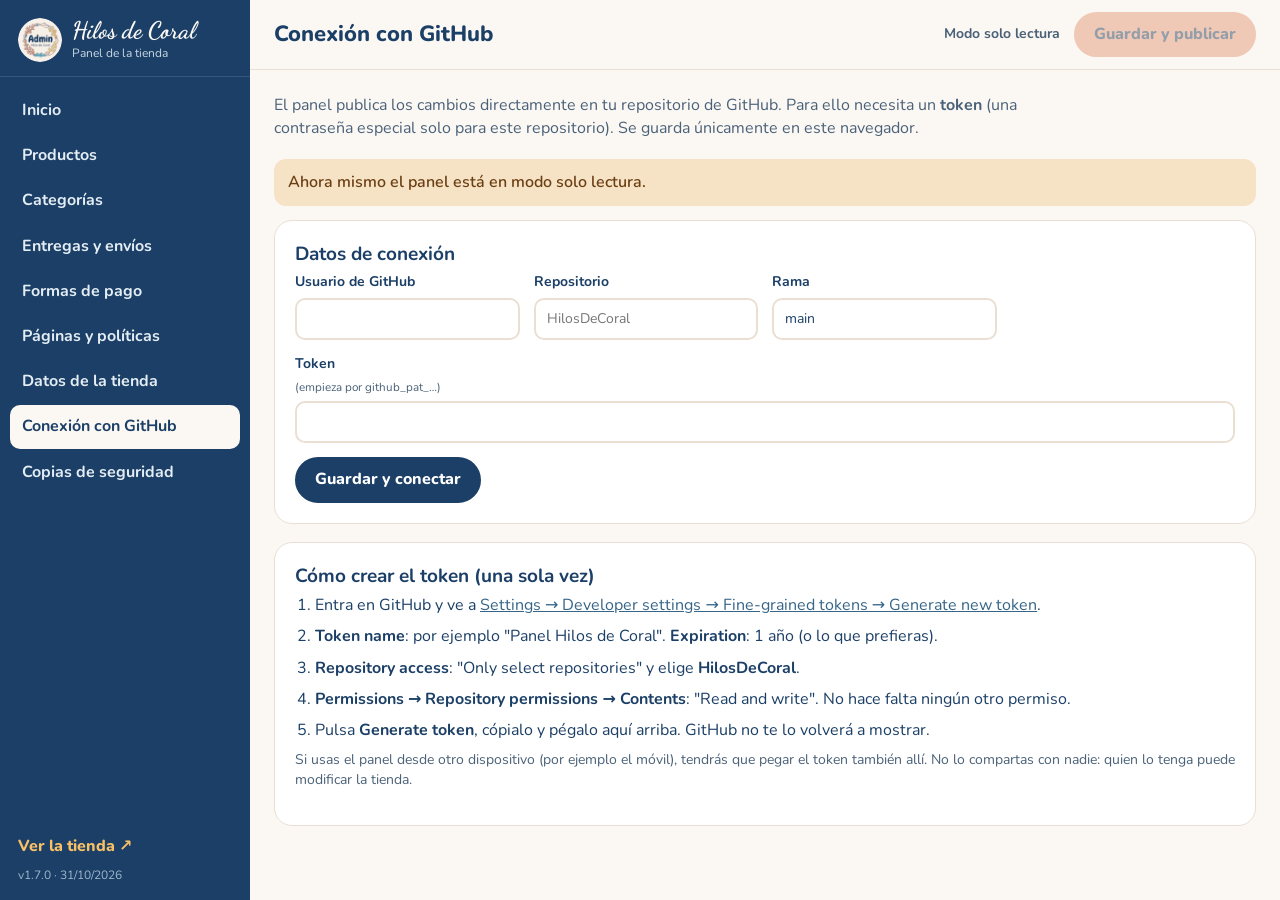
==== admin/index.html @ f08dbe1d "Acción automática: Archivos descomprimidos" ====
<!doctype html>
<html lang="es">
<head>
<meta charset="utf-8">
<meta name="viewport" content="width=device-width, initial-scale=1">
<meta name="robots" content="noindex, nofollow">
<title>Panel · Hilos de Coral</title>
<meta name="theme-color" content="#1B3F66">
<meta name="apple-mobile-web-app-capable" content="yes">
<meta name="apple-mobile-web-app-title" content="Admin HC">
<link rel="icon" type="image/png" href="../img/admin-favicon-32.png">
<link rel="apple-touch-icon" href="../img/admin-apple-touch-icon.png">
<link rel="manifest" href="manifest.webmanifest">
<link rel="preconnect" href="https://fonts.googleapis.com">
<link rel="preconnect" href="https://fonts.gstatic.com" crossorigin>
<link href="https://fonts.googleapis.com/css2?family=Dancing+Script:wght@700&family=Nunito:wght@400;600;700;800&display=swap" rel="stylesheet">
<link rel="stylesheet" href="../css/admin.css?v=1.7.0">
</head>
<body>
<div class="app">
  <aside class="lateral" id="lateral">
    <div class="lateral-marca">
      <img src="../img/admin-icono-192.png" alt="" width="44" height="44">
      <div>
        <span class="lateral-nombre" id="lateral-nombre">Hilos de Coral</span>
        <span class="lateral-sub">Panel de la tienda</span>
      </div>
    </div>
    <nav class="lateral-nav" id="nav" aria-label="Secciones">
      <button type="button" data-seccion="inicio">Inicio</button>
      <button type="button" data-seccion="productos">Productos</button>
      <button type="button" data-seccion="categorias">Categorías</button>
      <button type="button" data-seccion="entregas">Entregas y envíos</button>
      <button type="button" data-seccion="pagos">Formas de pago</button>
      <button type="button" data-seccion="paginas">Páginas y políticas</button>
      <button type="button" data-seccion="tienda">Datos de la tienda</button>
      <button type="button" data-seccion="conexion">Conexión con GitHub</button>
      <button type="button" data-seccion="copias">Copias de seguridad</button>
    </nav>
    <a class="lateral-ver" href="../" target="_blank" rel="noopener">Ver la tienda ↗</a>
    <span class="lateral-version" id="lateral-version">v1.7.0</span>
  </aside>

  <div class="principal">
    <header class="barra">
      <button type="button" class="boton-menu" id="boton-menu" aria-label="Abrir menú" aria-expanded="false">
        <svg viewBox="0 0 24 24" width="24" height="24" aria-hidden="true"><path d="M4 7h16M4 12h16M4 17h16" stroke="currentColor" stroke-width="2.2" stroke-linecap="round"/></svg>
      </button>
      <h1 class="barra-titulo" id="barra-titulo">Inicio</h1>
      <div class="barra-estado" id="barra-estado" role="status" aria-live="polite"></div>
      <button type="button" class="btn btn-coral" id="publicar" disabled>Guardar y publicar</button>
    </header>
    <main class="contenido" id="contenido" tabindex="-1">
      <p class="cargando">Cargando…</p>
    </main>
  </div>
</div>

<dialog class="modal" id="modal" aria-labelledby="modal-titulo">
  <form method="dialog" class="modal-caja" id="modal-caja" novalidate></form>
</dialog>

<div class="toast" id="toast" role="status" aria-live="polite"></div>

<script src="../js/comun.js?v=1.7.0"></script>
<script src="../js/github.js?v=1.7.0"></script>
<script src="../js/admin.js?v=1.7.0"></script>
</body>
</html>
---- css/admin.css ----
/* Hilos de Coral · estilos del panel admin */
:root {
  --marino: #1B3F66; --marino-osc: #142F4D; --oceano: #366588; --agua: #5FAAB6; --agua-claro: #D4ECEF;
  --coral: #E38C6B; --terracota: #BF6C4D; --terracota-osc: #9A4A30; --amarillo: #F7BF67;
  --arena: #E5C4A7; --arena-claro: #F3E8DA; --papel: #FBF8F4; --texto-suave: #4A6178; --linea: #EADFD2;
  --rojo: #A33A1F; --verde: #2E7D5B;
  --fuente: 'Nunito', system-ui, -apple-system, 'Segoe UI', sans-serif;
}
* { box-sizing: border-box; }
body { margin: 0; font-family: var(--fuente); color: var(--marino); background: var(--papel); line-height: 1.45; }
button, input, select, textarea { font: inherit; color: inherit; }
a { color: var(--oceano); }
:focus-visible { outline: 3px solid var(--agua); outline-offset: 2px; }
[hidden] { display: none !important; }

.app { display: flex; min-height: 100vh; }

/* Menú lateral */
.lateral { width: 250px; flex: none; background: var(--marino); color: var(--papel); display: flex; flex-direction: column; position: sticky; top: 0; height: 100vh; overflow-y: auto; }
.lateral-marca { display: flex; align-items: center; gap: 10px; padding: 18px 18px 14px; border-bottom: 1px solid rgba(255,255,255,.12); }
.lateral-marca img { width: 44px; height: 44px; object-fit: contain; border-radius: 50%; }
.lateral-nombre { display: block; font-family: 'Dancing Script', cursive; font-size: 24px; font-weight: 700; line-height: 1.1; }
.lateral-sub { display: block; font-size: 12px; color: #C9D8E4; }
.lateral-nav { display: flex; flex-direction: column; padding: 12px 10px; gap: 2px; }
.lateral-nav button { text-align: left; background: none; border: 0; color: #E4EDF4; padding: 10px 12px; border-radius: 10px; font-weight: 700; cursor: pointer; }
.lateral-nav button:hover { background: rgba(255,255,255,.08); color: #fff; }
.lateral-nav button[aria-current="page"] { background: var(--papel); color: var(--marino); }
.lateral-version { margin: 0 18px 16px; font-size: 12px; color: #9FB6C9; }
.lateral-ver { margin: auto 18px 8px; color: var(--amarillo); font-weight: 800; text-decoration: none; }

.principal { flex: 1; min-width: 0; display: flex; flex-direction: column; }
.barra { position: sticky; top: 0; z-index: 10; display: flex; align-items: center; gap: 14px; padding: 12px 24px; background: rgba(251,248,244,.96); border-bottom: 1px solid var(--linea); backdrop-filter: blur(6px); }
.boton-menu { display: none; background: none; border: 0; padding: 6px; cursor: pointer; color: var(--marino); }
.barra-titulo { margin: 0; font-size: 22px; font-weight: 800; flex: 1; min-width: 0; white-space: nowrap; overflow: hidden; text-overflow: ellipsis; }
.barra-estado { font-size: 14px; font-weight: 700; color: var(--texto-suave); text-align: right; }
.barra-estado.pendiente { color: var(--terracota-osc); }
.contenido { padding: 24px; max-width: 1180px; width: 100%; outline: none; }
.cargando { color: var(--texto-suave); }

/* Botones */
.btn { display: inline-flex; align-items: center; justify-content: center; gap: 6px; border: 2px solid transparent; border-radius: 999px; padding: 9px 18px; font-weight: 800; cursor: pointer; text-decoration: none; white-space: nowrap; background: #fff; color: var(--marino); border-color: var(--linea); }
.btn:hover { border-color: var(--marino); }
.btn:disabled { opacity: .45; cursor: not-allowed; }
.btn-coral { background: var(--coral); color: var(--marino-osc); border-color: var(--coral); }
.btn-coral:hover { box-shadow: 0 0 0 3px var(--papel), 0 0 0 5px var(--coral); border-color: var(--coral); }
.btn-marino { background: var(--marino); color: #fff; border-color: var(--marino); }
.btn-peligro { color: var(--rojo); }
.btn-peligro:hover { border-color: var(--rojo); }
.btn-peq { padding: 6px 12px; font-size: 14px; }
.btn-icono { width: 36px; height: 36px; padding: 0; border-radius: 50%; }

/* Tarjetas y formularios */
.seccion-intro { margin: 0 0 18px; color: var(--texto-suave); max-width: 760px; }
.caja { background: #fff; border: 1px solid var(--linea); border-radius: 18px; padding: 20px; margin-bottom: 18px; }
.caja h2 { margin: 0 0 4px; font-size: 19px; }
.caja h3 { margin: 0; font-size: 17px; }
.caja-ayuda { margin: 0 0 14px; font-size: 14px; color: var(--texto-suave); }
.rejilla-campos { align-items: end; display: grid; grid-template-columns: repeat(auto-fit, minmax(220px, 1fr)); gap: 14px; }
.campo { display: flex; flex-direction: column; gap: 5px; font-weight: 700; font-size: 14px; }
.campo.ancho { grid-column: 1 / -1; }
.campo small { font-weight: 400; color: var(--texto-suave); }
.campo input:not([type="checkbox"]), .campo select, .campo textarea { border: 2px solid var(--linea); border-radius: 10px; padding: 9px 11px; background: #fff; font-weight: 400; width: 100%; }
.campo textarea { resize: vertical; min-height: 90px; }
.campo input:focus, .campo select:focus, .campo textarea:focus { outline: none; border-color: var(--agua); }
.campo.error input, .campo.error select { border-color: var(--rojo); }
.interruptor { display: inline-flex; align-items: center; gap: 10px; font-weight: 700; font-size: 15px; cursor: pointer; }
.interruptor input { appearance: none; width: 44px; height: 26px; border-radius: 999px; background: #CFC5BA; position: relative; cursor: pointer; transition: background .15s; flex: none; margin: 0; }
.interruptor input::after { content: ""; position: absolute; top: 3px; left: 3px; width: 20px; height: 20px; border-radius: 50%; background: #fff; transition: left .15s; box-shadow: 0 1px 3px rgba(0,0,0,.2); }
.interruptor input:checked { background: var(--verde); }
.interruptor input:checked::after { left: 21px; }
.casillas { display: flex; flex-wrap: wrap; gap: 8px 16px; font-weight: 600; }
.casillas label { display: inline-flex; gap: 6px; align-items: center; }
.fila { display: flex; flex-wrap: wrap; gap: 10px; align-items: center; }
.fila-entre { display: flex; flex-wrap: wrap; gap: 10px; align-items: center; justify-content: space-between; }
.separa { margin-top: 14px; }

/* Inicio */
.resumen { display: grid; grid-template-columns: repeat(auto-fit, minmax(170px, 1fr)); gap: 14px; margin-bottom: 18px; }
.dato { background: #fff; border: 1px solid var(--linea); border-radius: 16px; padding: 16px; }
.dato strong { display: block; font-size: 30px; line-height: 1.1; }
.dato span { color: var(--texto-suave); font-weight: 700; font-size: 14px; }
.lista-tareas { margin: 0; padding-left: 20px; }
.lista-tareas li { margin-bottom: 6px; }
.ok { color: var(--verde); font-weight: 800; }
.mal { color: var(--rojo); font-weight: 800; }

/* Lista de productos */
.filtros { display: flex; flex-wrap: wrap; gap: 10px; margin-bottom: 14px; }
.filtros input, .filtros select { border: 2px solid var(--linea); border-radius: 999px; padding: 8px 14px; background: #fff; }
.filtros input { flex: 1 1 220px; }
.productos { display: flex; flex-direction: column; gap: 10px; }
.prod { display: grid; grid-template-columns: 72px minmax(0, 1fr) auto; gap: 14px; align-items: center; background: #fff; border: 1px solid var(--linea); border-radius: 16px; padding: 10px 14px 10px 10px; }
.prod.oculto { opacity: .6; }
.prod img { width: 72px; height: 72px; object-fit: cover; border-radius: 12px; background: var(--arena-claro); }
.prod img.sin-foto { object-fit: contain; padding: 12px; }
.prod-nombre { font-weight: 800; font-size: 16px; }
.prod-meta { font-size: 14px; color: var(--texto-suave); display: flex; flex-wrap: wrap; gap: 4px 12px; }
.prod-acciones { display: flex; flex-wrap: wrap; gap: 6px; justify-content: flex-end; align-items: center; }
.prod-acciones select { border: 2px solid var(--linea); border-radius: 999px; padding: 5px 10px; background: #fff; font-weight: 700; font-size: 14px; }
.chip { display: inline-block; font-size: 12px; font-weight: 800; text-transform: uppercase; letter-spacing: .05em; border-radius: 999px; padding: 2px 9px; }
.chip.disponible { background: var(--agua-claro); }
.chip.reservado { background: #F6E2C4; color: #7A4A1E; }
.chip.vendido { background: #EBDDD8; color: #8A3F2A; }
.chip.novedad { background: var(--amarillo); color: var(--marino-osc); }
.chip.oculto { background: #E3E3E3; color: #444; }
.vacio { text-align: center; padding: 30px; color: var(--texto-suave); background: #fff; border: 2px dashed var(--linea); border-radius: 18px; }

/* Elementos de lista (categorías, entregas, pagos, páginas) */
.elemento { background: #fff; border: 1px solid var(--linea); border-radius: 18px; padding: 16px 18px; margin-bottom: 12px; }
.elemento.inactivo { background: #F7F3EE; }
.elemento-cab { display: flex; flex-wrap: wrap; align-items: center; gap: 10px; justify-content: space-between; margin-bottom: 12px; }
.elemento-cab h3 { margin: 0; font-size: 17px; }

/* Fotos */
.fotos { display: grid; grid-template-columns: repeat(auto-fill, minmax(120px, 1fr)); gap: 10px; }
.foto { position: relative; aspect-ratio: 1; border-radius: 12px; overflow: hidden; background: var(--arena-claro); border: 2px solid var(--linea); }
.foto.principal { border-color: var(--coral); }
.foto img { width: 100%; height: 100%; object-fit: cover; }
.foto-barra { position: absolute; left: 4px; right: 4px; bottom: 4px; display: flex; justify-content: space-between; gap: 4px; }
.foto-barra button { width: 30px; height: 30px; border-radius: 50%; border: 0; background: rgba(255,255,255,.92); color: var(--marino); font-weight: 800; cursor: pointer; display: flex; align-items: center; justify-content: center; }
.foto-barra button:hover { background: #fff; }
.foto-etiqueta { position: absolute; top: 6px; left: 6px; background: var(--coral); color: var(--marino-osc); font-size: 11px; font-weight: 800; border-radius: 999px; padding: 2px 8px; }
.foto-nueva { aspect-ratio: 1; border: 2px dashed var(--arena); border-radius: 12px; display: flex; flex-direction: column; align-items: center; justify-content: center; gap: 4px; cursor: pointer; font-weight: 800; color: var(--texto-suave); background: #fff; text-align: center; padding: 8px; }
.foto-nueva:hover, .foto-nueva:focus-within { border-color: var(--coral); color: var(--marino); }
.foto-nueva input { position: absolute; width: 1px; height: 1px; opacity: 0; }
.selector-img { display: flex; flex-wrap: wrap; gap: 10px; align-items: center; }
.selector-img .vista { width: 84px; height: 84px; border-radius: 12px; background: var(--arena-claro) center / contain no-repeat; border: 2px solid var(--linea); flex: none; }
.selector-img .vista.ancha { width: 200px; background-size: cover; }

/* Vista previa de páginas */
.editor-pagina { display: grid; grid-template-columns: minmax(0, 1fr) minmax(0, 1fr); gap: 14px; }
.editor-pagina .ayuda-formato { grid-column: 1 / -1; margin: 0; }
.editor-pagina textarea { min-height: 380px; font-size: 14px; }
.vista-previa { font-weight: 400; font-size: 15px; border: 2px dashed var(--agua); border-radius: 16px; padding: 16px 18px; background: #fff; max-height: 420px; overflow: auto; }
.vista-previa h3 { margin: 16px 0 4px; font-size: 17px; }
.vista-previa p, .vista-previa ul { margin: 0 0 8px; color: var(--texto-suave); }
.ayuda-formato { font-size: 13px; color: var(--texto-suave); background: var(--arena-claro); border-radius: 10px; padding: 8px 12px; }
.ayuda-formato code { background: #fff; border-radius: 4px; padding: 0 4px; }

/* Ventana modal */
.modal { border: 0; padding: 0; border-radius: 22px; width: min(860px, calc(100vw - 24px)); max-height: calc(100dvh - 24px); box-shadow: 0 20px 60px rgba(20,47,77,.35); }
.modal::backdrop { background: rgba(20,47,77,.55); }
.modal-caja { display: flex; flex-direction: column; max-height: calc(100dvh - 24px); }
.modal-cab { display: flex; align-items: center; justify-content: space-between; gap: 10px; padding: 16px 20px; border-bottom: 2px dashed var(--arena); }
.modal-cab h2 { margin: 0; font-size: 20px; }
.modal-cuerpo { padding: 20px; overflow-y: auto; display: flex; flex-direction: column; gap: 16px; }
.modal-pie { display: flex; flex-wrap: wrap; gap: 10px; justify-content: flex-end; padding: 14px 20px; border-top: 1px solid var(--linea); background: var(--papel); }

.progreso { background: var(--agua-claro); border-radius: 12px; padding: 10px 14px; font-weight: 700; }
.alerta { background: #F6E2C4; color: #6B3F14; border-radius: 12px; padding: 12px 14px; font-weight: 600; }
.alerta.error { background: #F4D6CE; color: #7A2412; }
.alerta.bien { background: #D6EEE2; color: #1E5C41; }
.pasos-ayuda { margin: 0; padding-left: 20px; }
.pasos-ayuda li { margin-bottom: 8px; }

.toast { position: fixed; left: 50%; bottom: 22px; transform: translate(-50%, 30px); opacity: 0; background: var(--marino); color: #fff; padding: 11px 18px; border-radius: 999px; font-weight: 700; transition: .25s; pointer-events: none; z-index: 100; max-width: calc(100vw - 32px); text-align: center; }
.toast.visible { opacity: 1; transform: translate(-50%, 0); }
.toast.error { background: var(--rojo); }

@media (max-width: 900px) {
  .lateral { position: fixed; left: 0; top: 0; z-index: 30; transform: translateX(-100%); transition: transform .2s; box-shadow: 0 0 40px rgba(0,0,0,.3); }
  .lateral.abierto { transform: none; }
  .boton-menu { display: block; }
  .barra { padding: 10px 14px; gap: 8px; }
  .barra-estado { display: none; }
  .contenido { padding: 16px 14px; }
  .prod { grid-template-columns: 60px minmax(0, 1fr); }
  .editor-pagina { grid-template-columns: 1fr; }
  .prod img { width: 60px; height: 60px; }
  .prod-acciones { grid-column: 1 / -1; justify-content: flex-start; }
}

/* Personalización y encargos */
.chip.personalizable { background: var(--agua); color: var(--marino-osc); }
.caja-pers { background: #F6FAFB; border-color: #CFE5E9; margin-bottom: 0; }
.base-encargo { display: grid; grid-template-columns: minmax(0, 1.3fr) minmax(0, 1fr) minmax(0, 1.3fr) auto auto; gap: 10px; align-items: end; background: #fff; border: 1px solid var(--linea); border-radius: 14px; padding: 10px 12px; margin-top: 10px; }
@media (max-width: 900px) { .base-encargo { grid-template-columns: 1fr 1fr; } }

/* Subcategorías */
.caja-sub { background: #FFFBF6; border-color: var(--arena); margin-bottom: 0; }
.sub-fila { display: grid; grid-template-columns: minmax(0, 1fr) minmax(0, 1.4fr) auto; gap: 12px; align-items: end; background: #fff; border: 1px solid var(--linea); border-radius: 14px; padding: 10px 12px; margin-top: 10px; }
.sub-fila.inactivo { background: #F7F3EE; }
.sub-fila .campo.ancho { grid-column: auto; }
.sub-fila .selector-img .vista { width: 56px; height: 56px; }
.sub-acciones { flex-wrap: nowrap; }
@media (max-width: 900px) { .sub-fila { grid-template-columns: 1fr; } }
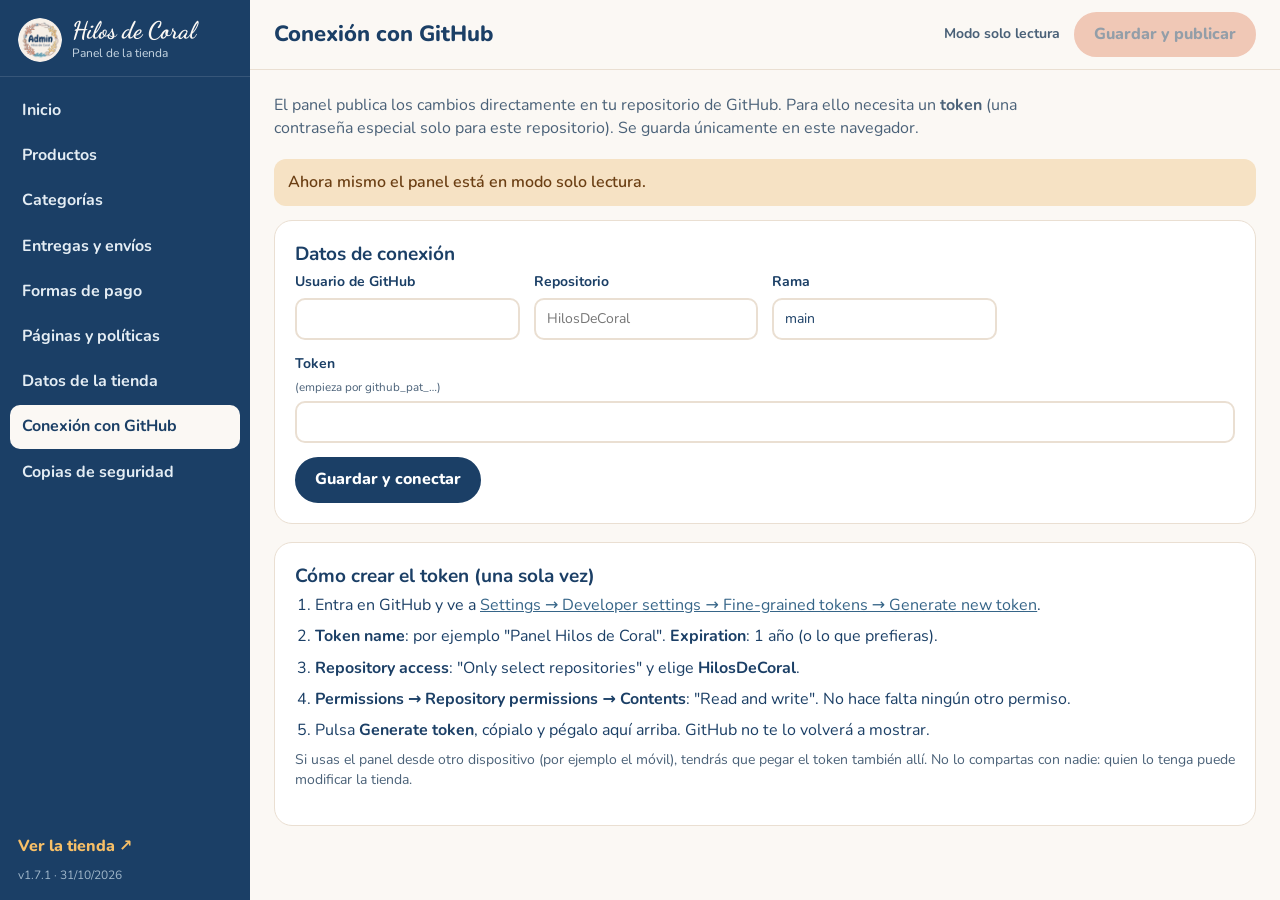
==== commit 44404762: "Acción automática: Archivos descomprimidos" ====
--- a/admin/index.html
+++ b/admin/index.html
@@ -14,7 +14,7 @@
 <link rel="preconnect" href="https://fonts.googleapis.com">
 <link rel="preconnect" href="https://fonts.gstatic.com" crossorigin>
 <link href="https://fonts.googleapis.com/css2?family=Dancing+Script:wght@700&family=Nunito:wght@400;600;700;800&display=swap" rel="stylesheet">
-<link rel="stylesheet" href="../css/admin.css?v=1.7.0">
+<link rel="stylesheet" href="../css/admin.css?v=1.7.1">
 </head>
 <body>
 <div class="app">
@@ -38,7 +38,7 @@
       <button type="button" data-seccion="copias">Copias de seguridad</button>
     </nav>
     <a class="lateral-ver" href="../" target="_blank" rel="noopener">Ver la tienda ↗</a>
-    <span class="lateral-version" id="lateral-version">v1.7.0</span>
+    <span class="lateral-version" id="lateral-version">v1.7.1</span>
   </aside>
 
   <div class="principal">
@@ -62,8 +62,8 @@
 
 <div class="toast" id="toast" role="status" aria-live="polite"></div>
 
-<script src="../js/comun.js?v=1.7.0"></script>
-<script src="../js/github.js?v=1.7.0"></script>
-<script src="../js/admin.js?v=1.7.0"></script>
+<script src="../js/comun.js?v=1.7.1"></script>
+<script src="../js/github.js?v=1.7.1"></script>
+<script src="../js/admin.js?v=1.7.1"></script>
 </body>
 </html>
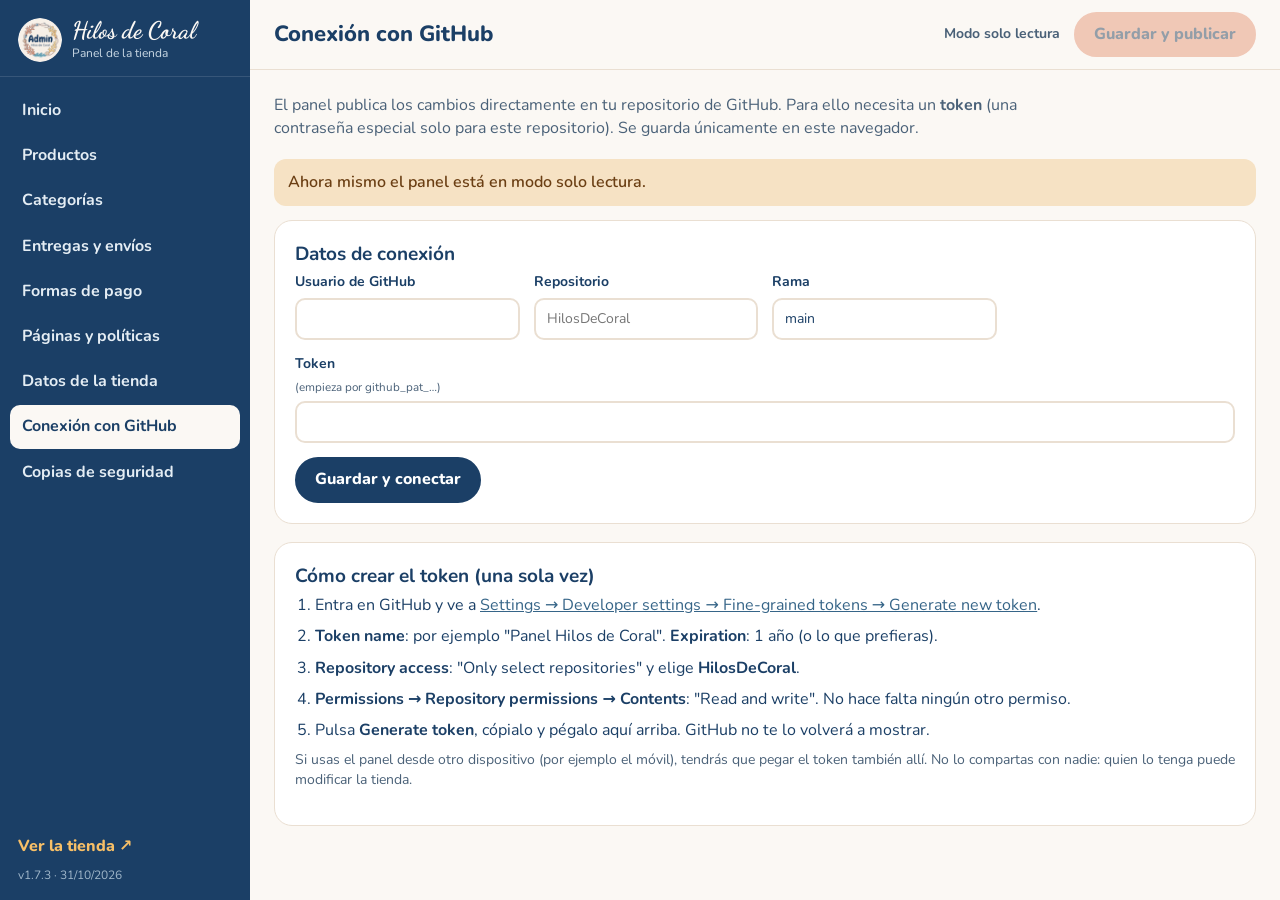
==== commit 90a31010: "Acción automática: Archivos descomprimidos" ====
--- a/admin/index.html
+++ b/admin/index.html
@@ -14,7 +14,7 @@
 <link rel="preconnect" href="https://fonts.googleapis.com">
 <link rel="preconnect" href="https://fonts.gstatic.com" crossorigin>
 <link href="https://fonts.googleapis.com/css2?family=Dancing+Script:wght@700&family=Nunito:wght@400;600;700;800&display=swap" rel="stylesheet">
-<link rel="stylesheet" href="../css/admin.css?v=1.7.1">
+<link rel="stylesheet" href="../css/admin.css?v=1.7.3">
 </head>
 <body>
 <div class="app">
@@ -38,7 +38,7 @@
       <button type="button" data-seccion="copias">Copias de seguridad</button>
     </nav>
     <a class="lateral-ver" href="../" target="_blank" rel="noopener">Ver la tienda ↗</a>
-    <span class="lateral-version" id="lateral-version">v1.7.1</span>
+    <span class="lateral-version" id="lateral-version">v1.7.3</span>
   </aside>
 
   <div class="principal">
@@ -62,8 +62,8 @@
 
 <div class="toast" id="toast" role="status" aria-live="polite"></div>
 
-<script src="../js/comun.js?v=1.7.1"></script>
-<script src="../js/github.js?v=1.7.1"></script>
-<script src="../js/admin.js?v=1.7.1"></script>
+<script src="../js/comun.js?v=1.7.3"></script>
+<script src="../js/github.js?v=1.7.3"></script>
+<script src="../js/admin.js?v=1.7.3"></script>
 </body>
 </html>
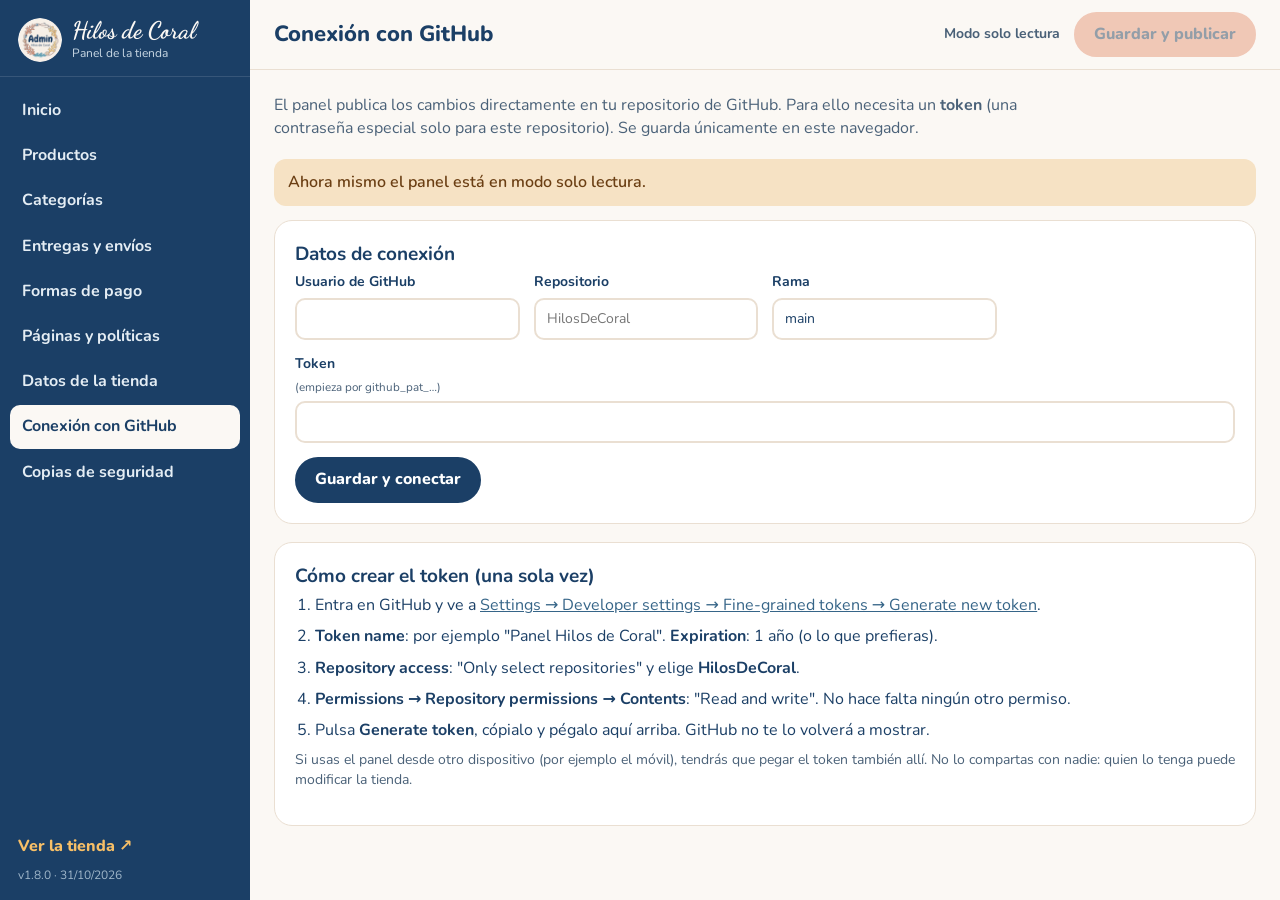
==== commit caa80786: "Acción automática: Archivos descomprimidos" ====
--- a/admin/index.html
+++ b/admin/index.html
@@ -14,7 +14,7 @@
 <link rel="preconnect" href="https://fonts.googleapis.com">
 <link rel="preconnect" href="https://fonts.gstatic.com" crossorigin>
 <link href="https://fonts.googleapis.com/css2?family=Dancing+Script:wght@700&family=Nunito:wght@400;600;700;800&display=swap" rel="stylesheet">
-<link rel="stylesheet" href="../css/admin.css?v=1.7.3">
+<link rel="stylesheet" href="../css/admin.css?v=1.8.0">
 </head>
 <body>
 <div class="app">
@@ -38,7 +38,7 @@
       <button type="button" data-seccion="copias">Copias de seguridad</button>
     </nav>
     <a class="lateral-ver" href="../" target="_blank" rel="noopener">Ver la tienda ↗</a>
-    <span class="lateral-version" id="lateral-version">v1.7.3</span>
+    <span class="lateral-version" id="lateral-version">v1.8.0</span>
   </aside>
 
   <div class="principal">
@@ -62,8 +62,8 @@
 
 <div class="toast" id="toast" role="status" aria-live="polite"></div>
 
-<script src="../js/comun.js?v=1.7.3"></script>
-<script src="../js/github.js?v=1.7.3"></script>
-<script src="../js/admin.js?v=1.7.3"></script>
+<script src="../js/comun.js?v=1.8.0"></script>
+<script src="../js/github.js?v=1.8.0"></script>
+<script src="../js/admin.js?v=1.8.0"></script>
 </body>
 </html>
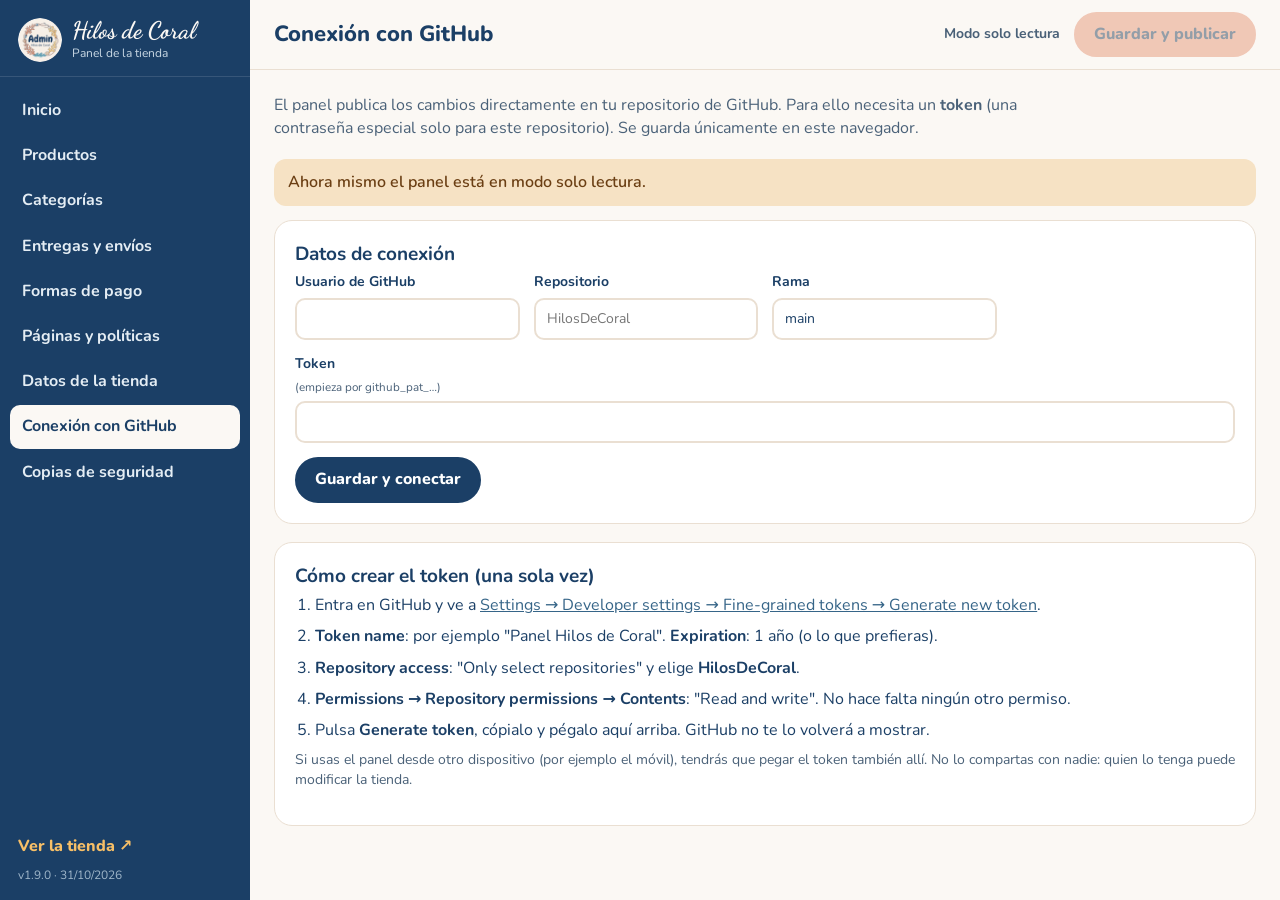
==== commit 7cbd9b80: "Acción automática: Archivos descomprimidos" ====
--- a/admin/index.html
+++ b/admin/index.html
@@ -14,7 +14,7 @@
 <link rel="preconnect" href="https://fonts.googleapis.com">
 <link rel="preconnect" href="https://fonts.gstatic.com" crossorigin>
 <link href="https://fonts.googleapis.com/css2?family=Dancing+Script:wght@700&family=Nunito:wght@400;600;700;800&display=swap" rel="stylesheet">
-<link rel="stylesheet" href="../css/admin.css?v=1.8.0">
+<link rel="stylesheet" href="../css/admin.css?v=1.9.0">
 </head>
 <body>
 <div class="app">
@@ -62,8 +62,8 @@
 
 <div class="toast" id="toast" role="status" aria-live="polite"></div>
 
-<script src="../js/comun.js?v=1.8.0"></script>
-<script src="../js/github.js?v=1.8.0"></script>
-<script src="../js/admin.js?v=1.8.0"></script>
+<script src="../js/comun.js?v=1.9.0"></script>
+<script src="../js/github.js?v=1.9.0"></script>
+<script src="../js/admin.js?v=1.9.0"></script>
 </body>
 </html>
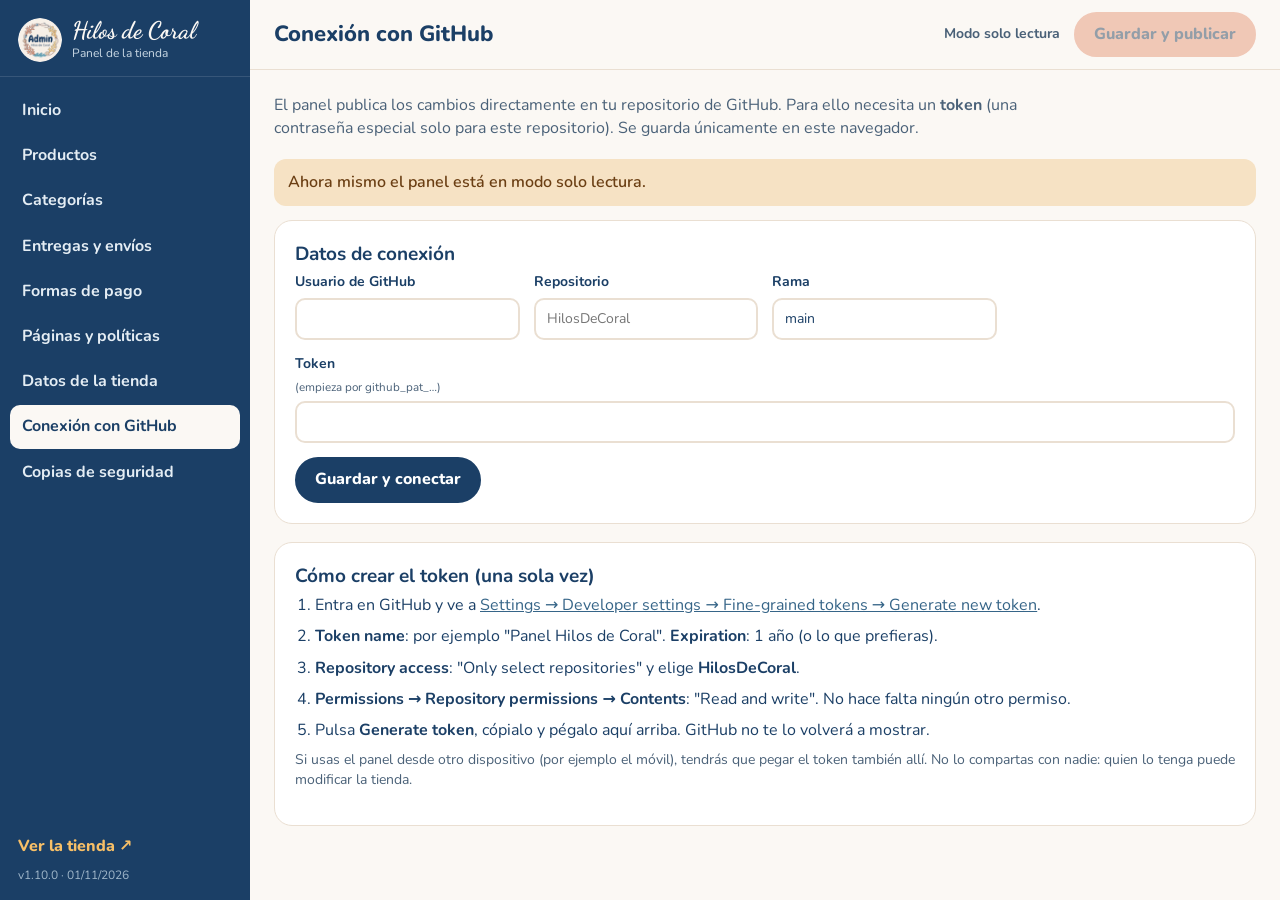
==== commit 31b6cb59: "Acción automática: Archivos descomprimidos" ====
--- a/admin/index.html
+++ b/admin/index.html
@@ -14,7 +14,7 @@
 <link rel="preconnect" href="https://fonts.googleapis.com">
 <link rel="preconnect" href="https://fonts.gstatic.com" crossorigin>
 <link href="https://fonts.googleapis.com/css2?family=Dancing+Script:wght@700&family=Nunito:wght@400;600;700;800&display=swap" rel="stylesheet">
-<link rel="stylesheet" href="../css/admin.css?v=1.9.0">
+<link rel="stylesheet" href="../css/admin.css?v=1.10.0">
 </head>
 <body>
 <div class="app">
@@ -62,8 +62,8 @@
 
 <div class="toast" id="toast" role="status" aria-live="polite"></div>
 
-<script src="../js/comun.js?v=1.9.0"></script>
-<script src="../js/github.js?v=1.9.0"></script>
-<script src="../js/admin.js?v=1.9.0"></script>
+<script src="../js/comun.js?v=1.10.0"></script>
+<script src="../js/github.js?v=1.10.0"></script>
+<script src="../js/admin.js?v=1.10.0"></script>
 </body>
 </html>
--- a/css/admin.css
+++ b/css/admin.css
@@ -184,3 +184,12 @@
 .sub-fila .selector-img .vista { width: 56px; height: 56px; }
 .sub-acciones { flex-wrap: nowrap; }
 @media (max-width: 900px) { .sub-fila { grid-template-columns: 1fr; } }
+
+/* Acabados del producto (v1.10.0) */
+.acab-fila { grid-template-columns: 52px minmax(0, 1.4fr) minmax(0, .8fr) minmax(0, .9fr) auto; }
+.acab-mini { width: 52px; height: 52px; border-radius: 10px; background: #F7F3EE; overflow: hidden; align-self: end; }
+.acab-mini img { width: 100%; height: 100%; object-fit: cover; display: block; }
+@media (max-width: 640px) {
+  .acab-fila { grid-template-columns: 52px minmax(0, 1fr) auto; }
+  .acab-fila .campo:nth-of-type(n+2) { grid-column: 2 / 3; }
+}
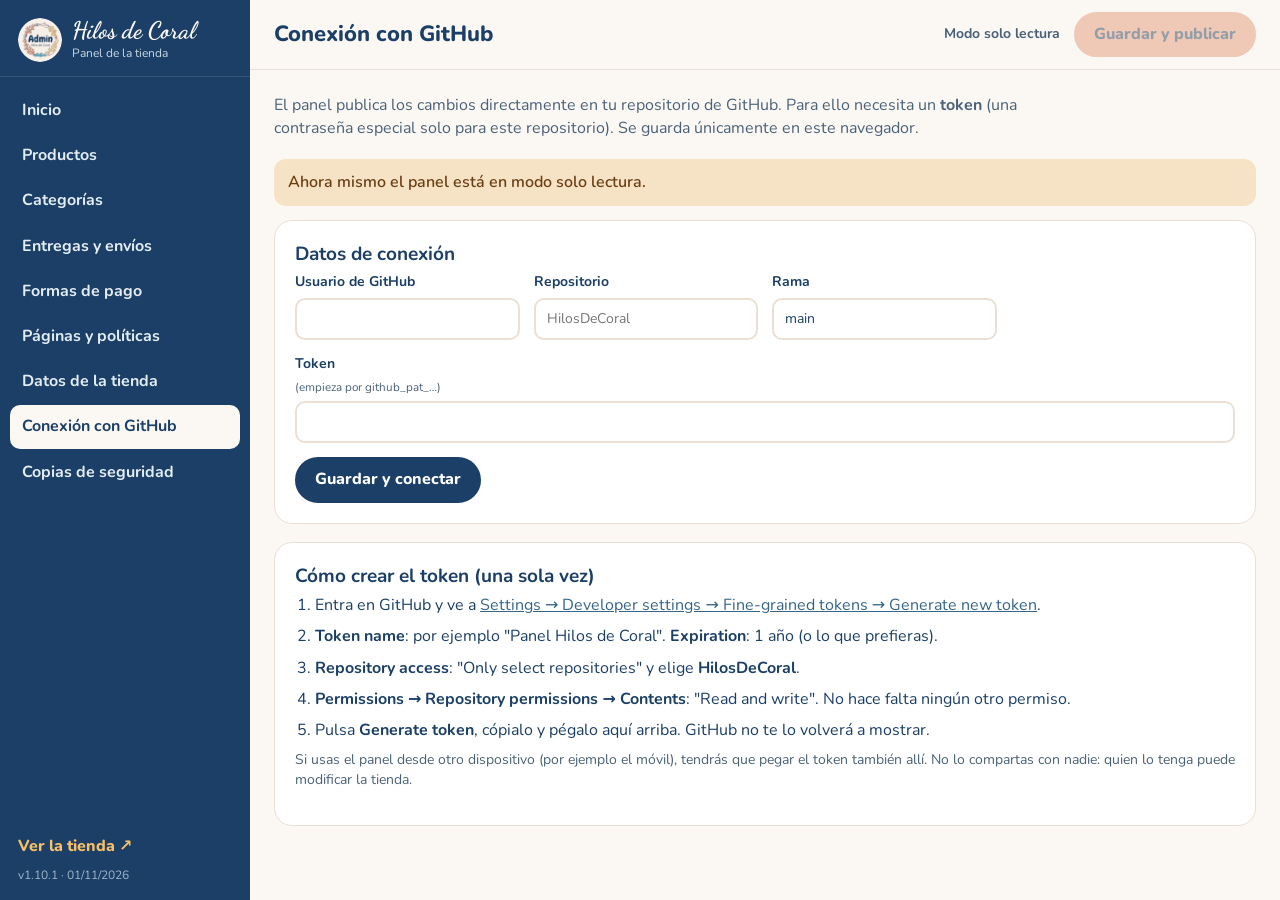
==== commit c4a0740f: "Acción automática: Archivos descomprimidos" ====
--- a/admin/index.html
+++ b/admin/index.html
@@ -14,7 +14,7 @@
 <link rel="preconnect" href="https://fonts.googleapis.com">
 <link rel="preconnect" href="https://fonts.gstatic.com" crossorigin>
 <link href="https://fonts.googleapis.com/css2?family=Dancing+Script:wght@700&family=Nunito:wght@400;600;700;800&display=swap" rel="stylesheet">
-<link rel="stylesheet" href="../css/admin.css?v=1.10.0">
+<link rel="stylesheet" href="../css/admin.css?v=1.10.1">
 </head>
 <body>
 <div class="app">
@@ -62,8 +62,8 @@
 
 <div class="toast" id="toast" role="status" aria-live="polite"></div>
 
-<script src="../js/comun.js?v=1.10.0"></script>
-<script src="../js/github.js?v=1.10.0"></script>
-<script src="../js/admin.js?v=1.10.0"></script>
+<script src="../js/comun.js?v=1.10.1"></script>
+<script src="../js/github.js?v=1.10.1"></script>
+<script src="../js/admin.js?v=1.10.1"></script>
 </body>
 </html>
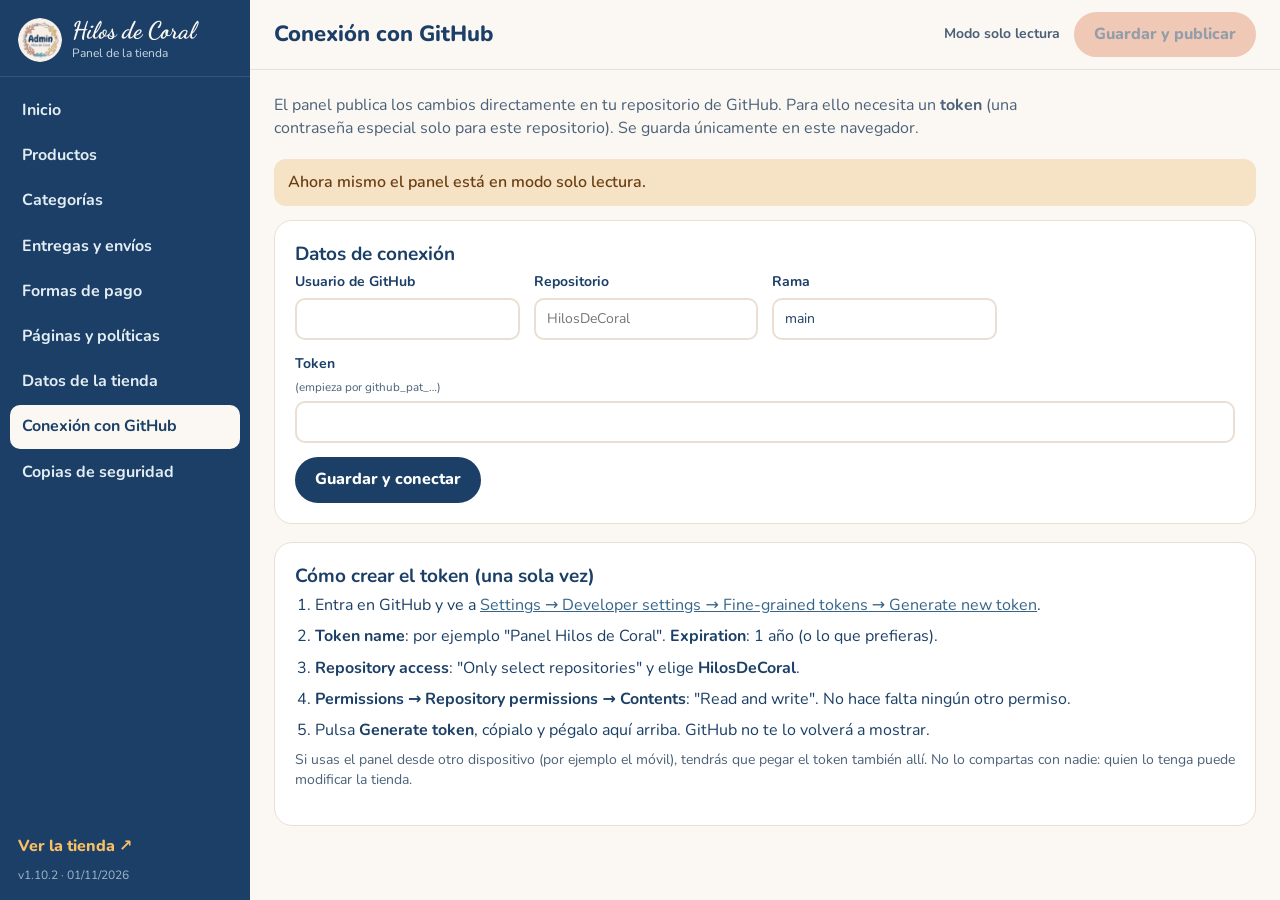
==== commit ad5ba67d: "Acción automática: Archivos descomprimidos" ====
--- a/admin/index.html
+++ b/admin/index.html
@@ -14,7 +14,7 @@
 <link rel="preconnect" href="https://fonts.googleapis.com">
 <link rel="preconnect" href="https://fonts.gstatic.com" crossorigin>
 <link href="https://fonts.googleapis.com/css2?family=Dancing+Script:wght@700&family=Nunito:wght@400;600;700;800&display=swap" rel="stylesheet">
-<link rel="stylesheet" href="../css/admin.css?v=1.10.1">
+<link rel="stylesheet" href="../css/admin.css?v=1.10.2">
 </head>
 <body>
 <div class="app">
@@ -62,8 +62,8 @@
 
 <div class="toast" id="toast" role="status" aria-live="polite"></div>
 
-<script src="../js/comun.js?v=1.10.1"></script>
-<script src="../js/github.js?v=1.10.1"></script>
-<script src="../js/admin.js?v=1.10.1"></script>
+<script src="../js/comun.js?v=1.10.2"></script>
+<script src="../js/github.js?v=1.10.2"></script>
+<script src="../js/admin.js?v=1.10.2"></script>
 </body>
 </html>
